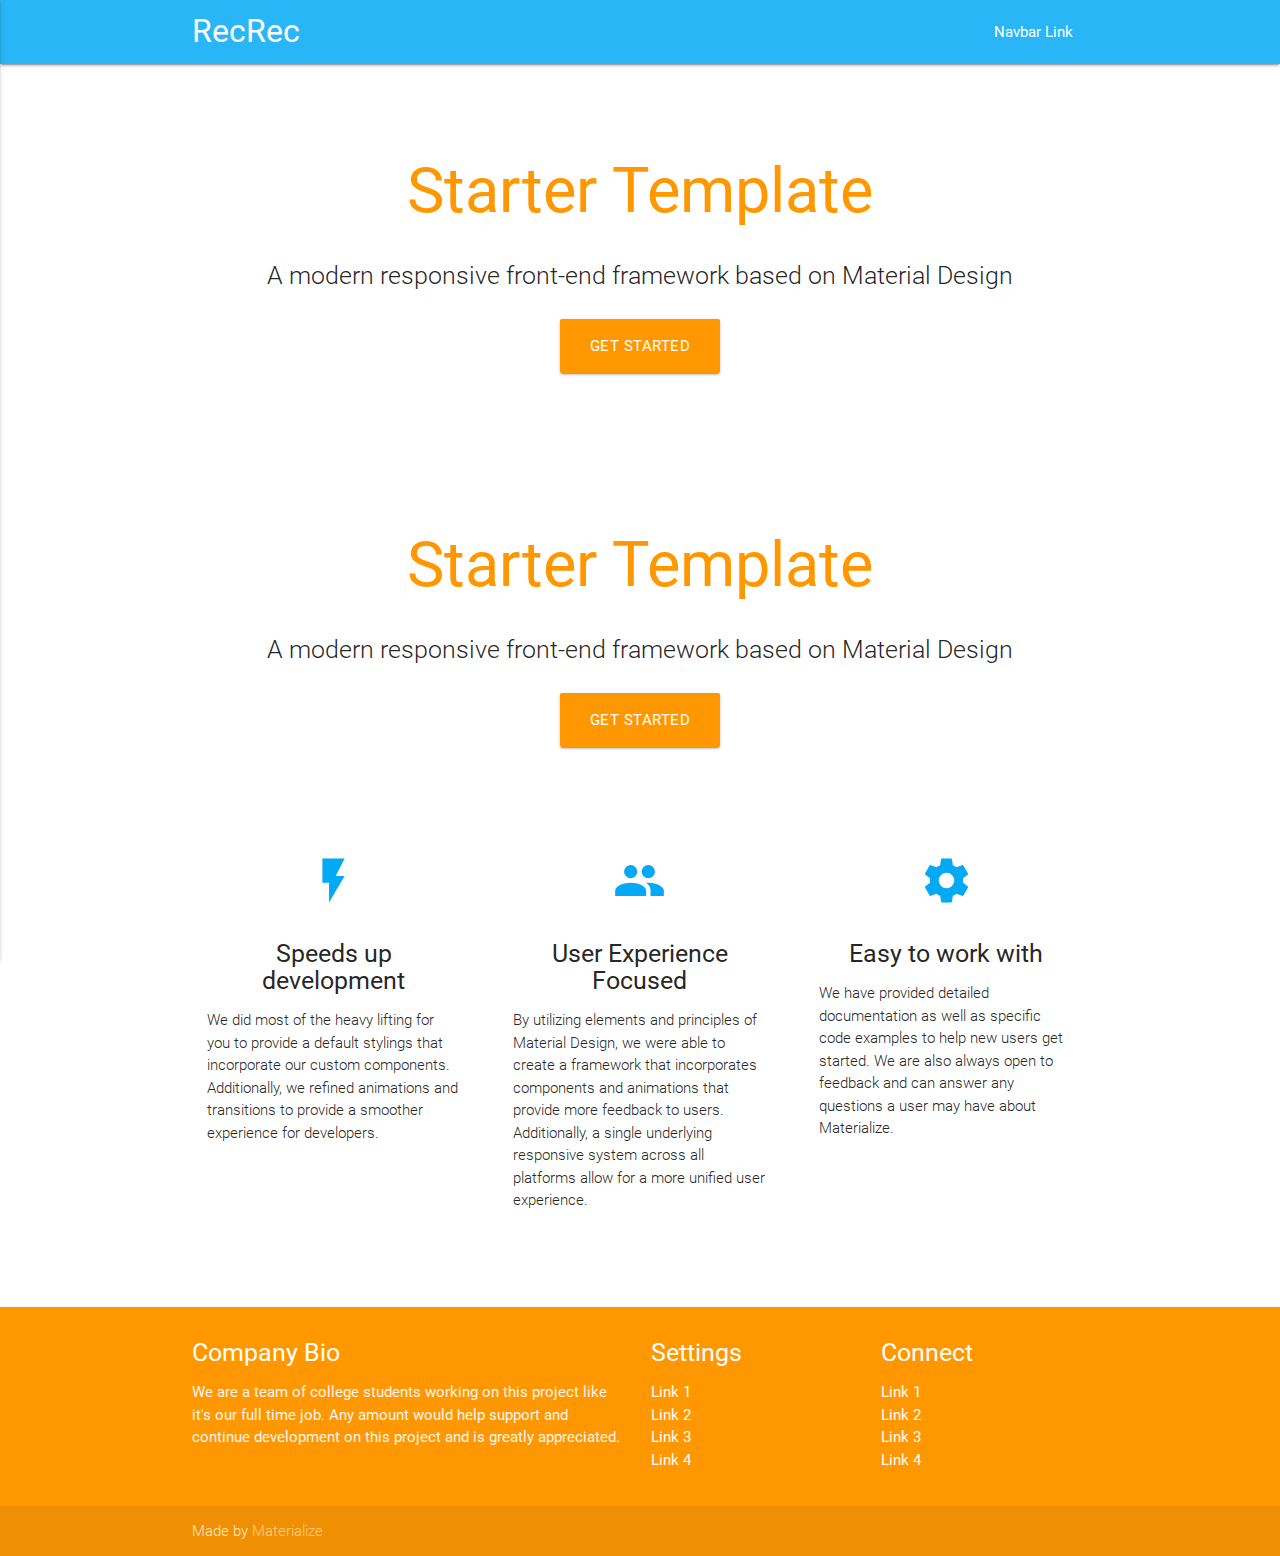
==== starter-template/index.html @ 9695defc "initial commit" ====
<!DOCTYPE html>
<html lang="en">
<head>
  <meta http-equiv="Content-Type" content="text/html; charset=UTF-8"/>
  <meta name="viewport" content="width=device-width, initial-scale=1, maximum-scale=1.0"/>
  <title>Starter Template - Materialize</title>

  <!-- CSS  -->
  <link href="https://fonts.googleapis.com/icon?family=Material+Icons" rel="stylesheet">
  <link href="css/materialize.css" type="text/css" rel="stylesheet" media="screen,projection"/>
  <link href="css/style.css" type="text/css" rel="stylesheet" media="screen,projection"/>
</head>
<body>
  <!-- This is the blue navbar -->
  <nav class="light-blue lighten-1" role="navigation">
    <div class="nav-wrapper container"><a id="logo-container" href="#" class="brand-logo">RecRec</a>
      <ul class="right hide-on-med-and-down">
        <li><a href="#">Navbar Link</a></li>
      </ul>

      <!-- Navbar Link -->
      <ul id="nav-mobile" class="side-nav">
        <li><a href="#">Navbar Link</a></li>
      </ul>
      <a href="#" data-activates="nav-mobile" class="button-collapse"><i class="material-icons">menu</i></a>
    </div>
  </nav>

  <!-- Input area  -->
  <div class="section no-pad-bot" id="index-banner">
    <div class="container">
      <br><br>
      <h1 class="header center orange-text">Starter Template</h1>
      <div class="row center">
        <h5 class="header col s12 light">A modern responsive front-end framework based on Material Design</h5>
      </div>
      <div class="row center">
        <a href="http://materializecss.com/getting-started.html" id="download-button" class="btn-large waves-effect waves-light orange">Get Started</a>
      </div>
      <br><br>

    </div>
  </div>

  <!-- Results Area -->
  <div class="section no-pad-bot" id="index-banner">
      <div class="container">
        <br><br>
        <h1 class="header center orange-text">Starter Template</h1>
        <div class="row center">
          <h5 class="header col s12 light">A modern responsive front-end framework based on Material Design</h5>
        </div>
        <div class="row center">
          <a href="http://materializecss.com/getting-started.html" id="download-button" class="btn-large waves-effect waves-light orange">Get Started</a>
        </div>
        <br><br>
  
      </div>
  </div>

  
  <div class="container">
    <div class="section">

      <!--   Icon Section   -->
      <div class="row">
        <!-- Activity 1 -->
        <div class="col s12 m4">
          <div class="icon-block">
            <h2 class="center light-blue-text"><i class="material-icons">flash_on</i></h2>
            <h5 class="center">Speeds up development</h5>

            <p class="light">We did most of the heavy lifting for you to provide a default stylings that incorporate our custom components. Additionally, we refined animations and transitions to provide a smoother experience for developers.</p>
          </div>
        </div>

        <!-- Activity 2 -->
        <div class="col s12 m4">
          <div class="icon-block">
            <h2 class="center light-blue-text"><i class="material-icons">group</i></h2>
            <h5 class="center">User Experience Focused</h5>

            <p class="light">By utilizing elements and principles of Material Design, we were able to create a framework that incorporates components and animations that provide more feedback to users. Additionally, a single underlying responsive system across all platforms allow for a more unified user experience.</p>
          </div>
        </div>

        <!-- Activity 3 -->
        <div class="col s12 m4">
          <div class="icon-block">
            <h2 class="center light-blue-text"><i class="material-icons">settings</i></h2>
            <h5 class="center">Easy to work with</h5>

            <p class="light">We have provided detailed documentation as well as specific code examples to help new users get started. We are also always open to feedback and can answer any questions a user may have about Materialize.</p>
          </div>
        </div>
      </div>

    </div>
    <br><br>
  </div>

  <!-- Footer -->
  <footer class="page-footer orange">
    <div class="container">
      <div class="row">
        <div class="col l6 s12">
          <h5 class="white-text">Company Bio</h5>
          <p class="grey-text text-lighten-4">We are a team of college students working on this project like it's our full time job. Any amount would help support and continue development on this project and is greatly appreciated.</p>


        </div>
        <div class="col l3 s12">
          <h5 class="white-text">Settings</h5>
          <ul>
            <li><a class="white-text" href="#!">Link 1</a></li>
            <li><a class="white-text" href="#!">Link 2</a></li>
            <li><a class="white-text" href="#!">Link 3</a></li>
            <li><a class="white-text" href="#!">Link 4</a></li>
          </ul>
        </div>
        <div class="col l3 s12">
          <h5 class="white-text">Connect</h5>
          <ul>
            <li><a class="white-text" href="#!">Link 1</a></li>
            <li><a class="white-text" href="#!">Link 2</a></li>
            <li><a class="white-text" href="#!">Link 3</a></li>
            <li><a class="white-text" href="#!">Link 4</a></li>
          </ul>
        </div>
      </div>
    </div>
    <div class="footer-copyright">
      <div class="container">
      Made by <a class="orange-text text-lighten-3" href="http://materializecss.com">Materialize</a>
      </div>
    </div>
  </footer>


  <!--  Scripts-->
  <script src="https://code.jquery.com/jquery-2.1.1.min.js"></script>
  <script src="js/materialize.js"></script>
  <script src="js/init.js"></script>

  </body>
</html>
---- starter-template/css/style.css ----
/* Custom Stylesheet */
/**
 * Use this file to override Materialize files so you can update
 * the core Materialize files in the future
 *
 * Made By MaterializeCSS.com
 */

.icon-block {
  padding: 0 15px;
}
.icon-block .material-icons {
	font-size: inherit;
}
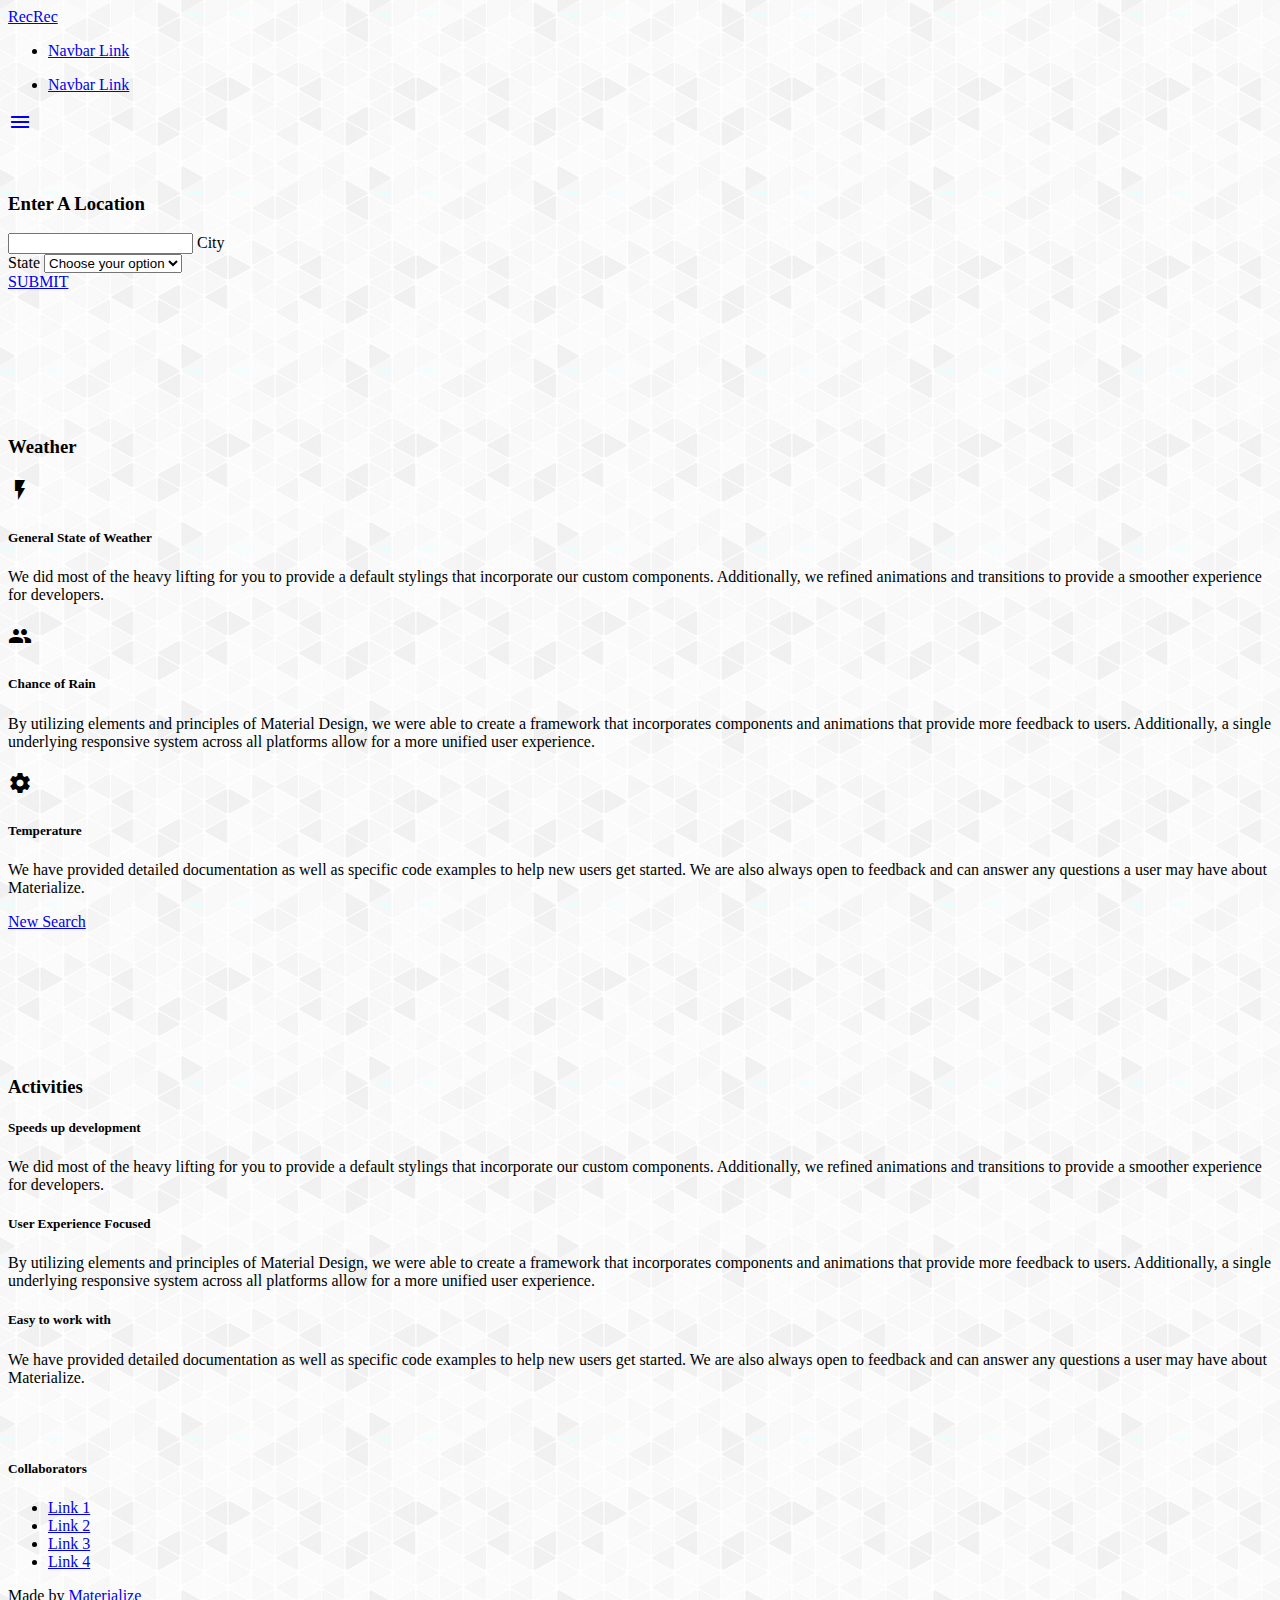
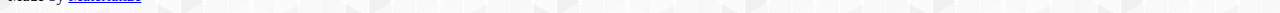
==== commit dc704e7f: "updated style and format" ====
--- a/starter-template/index.html
+++ b/starter-template/index.html
@@ -9,6 +9,7 @@
   <link href="https://fonts.googleapis.com/icon?family=Material+Icons" rel="stylesheet">
   <link href="css/materialize.css" type="text/css" rel="stylesheet" media="screen,projection"/>
   <link href="css/style.css" type="text/css" rel="stylesheet" media="screen,projection"/>
+  <link rel="stylesheet" href="css/mystyle.css">
 </head>
 <body>
   <!-- This is the blue navbar -->
@@ -27,39 +28,80 @@
   </nav>
 
   <!-- Input area  -->
-  <div class="section no-pad-bot" id="index-banner">
+  <div class="section no-pad-bot blue-grey" id="index-banner">
     <div class="container">
       <br><br>
-      <h1 class="header center orange-text">Starter Template</h1>
-      <div class="row center">
-        <h5 class="header col s12 light">A modern responsive front-end framework based on Material Design</h5>
+      <h3 class="header orange-text">Enter A Location</h3>
+      <div class="row">
+        <div class="input-field col s7">
+          <input id="city" type="text" class="validate">
+          <label for="city">City</label>
+        </div>
+        <label>State</label>
+        <select class="browser-default col s5 state">
+          <option value="" disabled selected>Choose your option</option>
+          
+        </select>
       </div>
       <div class="row center">
-        <a href="http://materializecss.com/getting-started.html" id="download-button" class="btn-large waves-effect waves-light orange">Get Started</a>
+        <a href="http://materializecss.com/getting-started.html" id="download-button" class="btn-large waves-effect waves-light orange submitButton">SUBMIT</a>
       </div>
       <br><br>
 
     </div>
   </div>
 
-  <!-- Results Area -->
-  <div class="section no-pad-bot" id="index-banner">
-      <div class="container">
+  <br><br><br>
+
+  <!-- Weather Results Area -->
+      <div class="container blue-grey">
         <br><br>
-        <h1 class="header center orange-text">Starter Template</h1>
-        <div class="row center">
-          <h5 class="header col s12 light">A modern responsive front-end framework based on Material Design</h5>
+        <h3 class="header orange-text">Weather</h3>
+        <div class="row">
+          <!-- General State of Weather -->
+          <div class="col s12 m4">
+            <div class="icon-block">
+              <h2 class="center light-blue-text"><i class="material-icons">flash_on</i></h2>
+              <h5 class="center">General State of Weather</h5>
+  
+              <p class="light">We did most of the heavy lifting for you to provide a default stylings that incorporate our custom components. Additionally, we refined animations and transitions to provide a smoother experience for developers.</p>
+            </div>
+          </div>
+  
+          <!-- CHance of Rain -->
+          <div class="col s12 m4">
+            <div class="icon-block">
+              <h2 class="center light-blue-text"><i class="material-icons">group</i></h2>
+              <h5 class="center">Chance of Rain</h5>
+  
+              <p class="light">By utilizing elements and principles of Material Design, we were able to create a framework that incorporates components and animations that provide more feedback to users. Additionally, a single underlying responsive system across all platforms allow for a more unified user experience.</p>
+            </div>
+          </div>
+  
+          <!-- Temperature -->
+          <div class="col s12 m4">
+            <div class="icon-block">
+              <h2 class="center light-blue-text"><i class="material-icons">settings</i></h2>
+              <h5 class="center">Temperature</h5>
+  
+              <p class="light">We have provided detailed documentation as well as specific code examples to help new users get started. We are also always open to feedback and can answer any questions a user may have about Materialize.</p>
+            </div>
+          </div>
         </div>
         <div class="row center">
-          <a href="http://materializecss.com/getting-started.html" id="download-button" class="btn-large waves-effect waves-light orange">Get Started</a>
+          <a href="http://materializecss.com/getting-started.html" id="download-button" class="btn-large waves-effect waves-light orange">New Search</a>
         </div>
         <br><br>
   
       </div>
-  </div>
+  
+      <br><br><br>
 
-  
-  <div class="container">
+
+  <!-- Activities output -->
+  <div class="container blue-grey">
+    <br><br>
+    <h3 class="header orange-text">Activities</h3>
     <div class="section">
 
       <!--   Icon Section   -->
@@ -67,7 +109,6 @@
         <!-- Activity 1 -->
         <div class="col s12 m4">
           <div class="icon-block">
-            <h2 class="center light-blue-text"><i class="material-icons">flash_on</i></h2>
             <h5 class="center">Speeds up development</h5>
 
             <p class="light">We did most of the heavy lifting for you to provide a default stylings that incorporate our custom components. Additionally, we refined animations and transitions to provide a smoother experience for developers.</p>
@@ -77,7 +118,6 @@
         <!-- Activity 2 -->
         <div class="col s12 m4">
           <div class="icon-block">
-            <h2 class="center light-blue-text"><i class="material-icons">group</i></h2>
             <h5 class="center">User Experience Focused</h5>
 
             <p class="light">By utilizing elements and principles of Material Design, we were able to create a framework that incorporates components and animations that provide more feedback to users. Additionally, a single underlying responsive system across all platforms allow for a more unified user experience.</p>
@@ -87,7 +127,6 @@
         <!-- Activity 3 -->
         <div class="col s12 m4">
           <div class="icon-block">
-            <h2 class="center light-blue-text"><i class="material-icons">settings</i></h2>
             <h5 class="center">Easy to work with</h5>
 
             <p class="light">We have provided detailed documentation as well as specific code examples to help new users get started. We are also always open to feedback and can answer any questions a user may have about Materialize.</p>
@@ -103,23 +142,8 @@
   <footer class="page-footer orange">
     <div class="container">
       <div class="row">
-        <div class="col l6 s12">
-          <h5 class="white-text">Company Bio</h5>
-          <p class="grey-text text-lighten-4">We are a team of college students working on this project like it's our full time job. Any amount would help support and continue development on this project and is greatly appreciated.</p>
-
-
-        </div>
         <div class="col l3 s12">
-          <h5 class="white-text">Settings</h5>
-          <ul>
-            <li><a class="white-text" href="#!">Link 1</a></li>
-            <li><a class="white-text" href="#!">Link 2</a></li>
-            <li><a class="white-text" href="#!">Link 3</a></li>
-            <li><a class="white-text" href="#!">Link 4</a></li>
-          </ul>
-        </div>
-        <div class="col l3 s12">
-          <h5 class="white-text">Connect</h5>
+          <h5 class="white-text">Collaborators</h5>
           <ul>
             <li><a class="white-text" href="#!">Link 1</a></li>
             <li><a class="white-text" href="#!">Link 2</a></li>
--- a/starter-template/css/mystyle.css
+++ b/starter-template/css/mystyle.css
@@ -0,0 +1,4 @@
+
+body {
+    background-image: url("../icons/gplaypattern.png");
+  }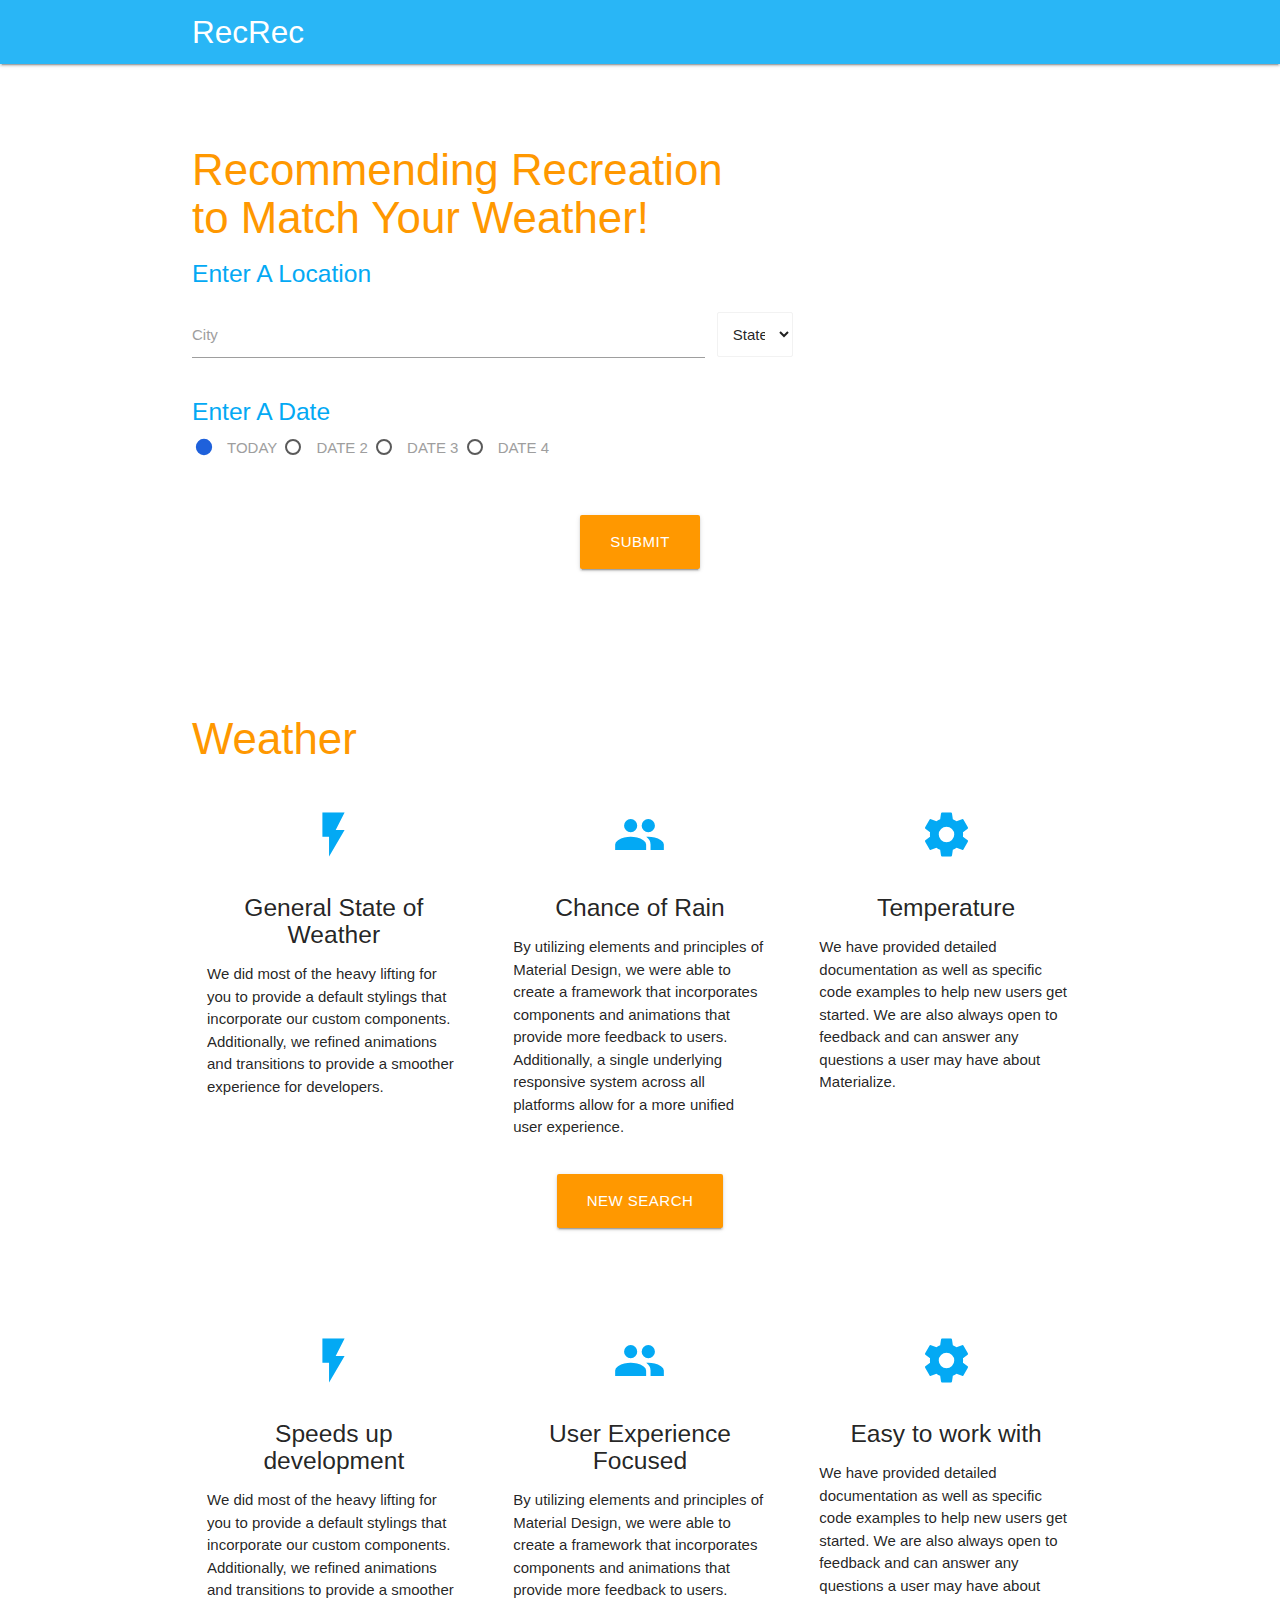
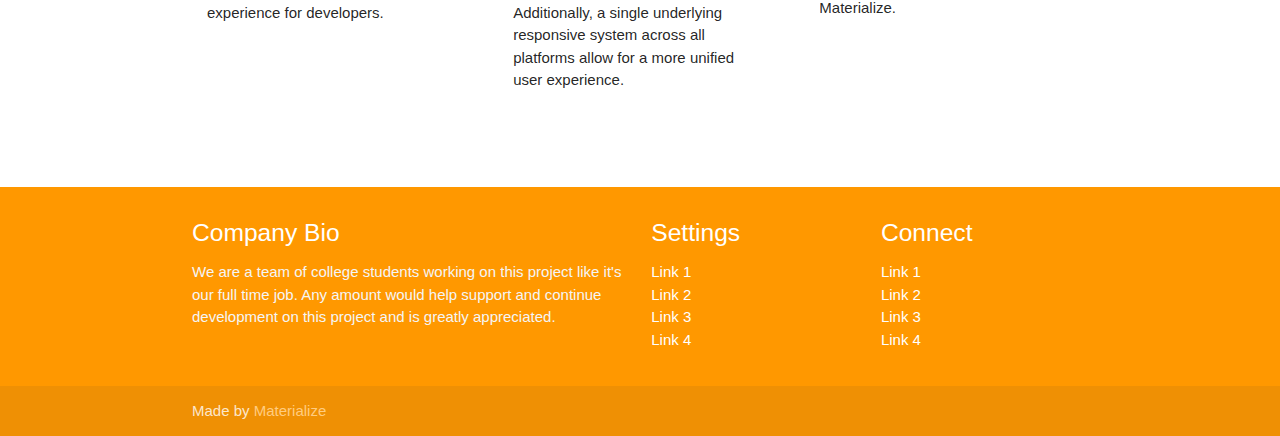
==== commit 0eb38cdb: "Input area uploaded" ====
--- a/starter-template/index.html
+++ b/starter-template/index.html
@@ -9,40 +9,55 @@
   <link href="https://fonts.googleapis.com/icon?family=Material+Icons" rel="stylesheet">
   <link href="css/materialize.css" type="text/css" rel="stylesheet" media="screen,projection"/>
   <link href="css/style.css" type="text/css" rel="stylesheet" media="screen,projection"/>
-  <link rel="stylesheet" href="css/mystyle.css">
 </head>
 <body>
   <!-- This is the blue navbar -->
   <nav class="light-blue lighten-1" role="navigation">
     <div class="nav-wrapper container"><a id="logo-container" href="#" class="brand-logo">RecRec</a>
-      <ul class="right hide-on-med-and-down">
-        <li><a href="#">Navbar Link</a></li>
-      </ul>
-
-      <!-- Navbar Link -->
-      <ul id="nav-mobile" class="side-nav">
-        <li><a href="#">Navbar Link</a></li>
-      </ul>
-      <a href="#" data-activates="nav-mobile" class="button-collapse"><i class="material-icons">menu</i></a>
-    </div>
   </nav>
 
   <!-- Input area  -->
-  <div class="section no-pad-bot blue-grey" id="index-banner">
+  <div class="section no-pad-bot" id="index-banner">
     <div class="container">
       <br><br>
-      <h3 class="header orange-text">Enter A Location</h3>
+      <h3 class="header orange-text">Recommending Recreation<br>
+        to Match Your Weather!</h3>
+      <h5 class="header light-blue-text">Enter A Location</h5>
+
+      <!-- City field -->
       <div class="row">
         <div class="input-field col s7">
           <input id="city" type="text" class="validate">
           <label for="city">City</label>
         </div>
-        <label>State</label>
-        <select class="browser-default col s5 state">
-          <option value="" disabled selected>Choose your option</option>
-          
+
+        <!-- State field -->
+        <select class="browser-default col s1 state">
+          <option value="" disabled selected>State</option>
+          <option value=""></option>
+
         </select>
       </div>
+
+      <h5 class="header light-blue-text">Enter A Date</h5>
+
+      <!-- Date Choices, Today plus 4 -->
+          <form action="#">  
+                <input name="group1" type="radio" id="today" checked="checked" />
+                <label for="today">TODAY</label>
+
+                <input name="group1" type="radio" id="date2" />
+                <label for="date2">DATE 2</label>
+            
+                <input name="group1" name="group1" type="radio" id="date3"  />
+                <label for="date3">DATE 3</label>
+
+                <input name="group1" type="radio" id="date4" />
+                <label for="date4">DATE 4</label>
+              </p>
+          </form>
+
+        <!-- Submit Button -->
       <div class="row center">
         <a href="http://materializecss.com/getting-started.html" id="download-button" class="btn-large waves-effect waves-light orange submitButton">SUBMIT</a>
       </div>
@@ -51,14 +66,13 @@
     </div>
   </div>
 
-  <br><br><br>
-
-  <!-- Weather Results Area -->
-      <div class="container blue-grey">
+  <!-- Results Area -->
+  <div class="section no-pad-bot" id="index-banner">
+      <div class="container">
         <br><br>
         <h3 class="header orange-text">Weather</h3>
         <div class="row">
-          <!-- General State of Weather -->
+          <!-- Activity 1 -->
           <div class="col s12 m4">
             <div class="icon-block">
               <h2 class="center light-blue-text"><i class="material-icons">flash_on</i></h2>
@@ -68,7 +82,7 @@
             </div>
           </div>
   
-          <!-- CHance of Rain -->
+          <!-- Activity 2 -->
           <div class="col s12 m4">
             <div class="icon-block">
               <h2 class="center light-blue-text"><i class="material-icons">group</i></h2>
@@ -78,7 +92,7 @@
             </div>
           </div>
   
-          <!-- Temperature -->
+          <!-- Activity 3 -->
           <div class="col s12 m4">
             <div class="icon-block">
               <h2 class="center light-blue-text"><i class="material-icons">settings</i></h2>
@@ -94,14 +108,10 @@
         <br><br>
   
       </div>
+  </div>
+
   
-      <br><br><br>
-
-
-  <!-- Activities output -->
-  <div class="container blue-grey">
-    <br><br>
-    <h3 class="header orange-text">Activities</h3>
+  <div class="container">
     <div class="section">
 
       <!--   Icon Section   -->
@@ -109,6 +119,7 @@
         <!-- Activity 1 -->
         <div class="col s12 m4">
           <div class="icon-block">
+            <h2 class="center light-blue-text"><i class="material-icons">flash_on</i></h2>
             <h5 class="center">Speeds up development</h5>
 
             <p class="light">We did most of the heavy lifting for you to provide a default stylings that incorporate our custom components. Additionally, we refined animations and transitions to provide a smoother experience for developers.</p>
@@ -118,6 +129,7 @@
         <!-- Activity 2 -->
         <div class="col s12 m4">
           <div class="icon-block">
+            <h2 class="center light-blue-text"><i class="material-icons">group</i></h2>
             <h5 class="center">User Experience Focused</h5>
 
             <p class="light">By utilizing elements and principles of Material Design, we were able to create a framework that incorporates components and animations that provide more feedback to users. Additionally, a single underlying responsive system across all platforms allow for a more unified user experience.</p>
@@ -127,6 +139,7 @@
         <!-- Activity 3 -->
         <div class="col s12 m4">
           <div class="icon-block">
+            <h2 class="center light-blue-text"><i class="material-icons">settings</i></h2>
             <h5 class="center">Easy to work with</h5>
 
             <p class="light">We have provided detailed documentation as well as specific code examples to help new users get started. We are also always open to feedback and can answer any questions a user may have about Materialize.</p>
@@ -142,8 +155,23 @@
   <footer class="page-footer orange">
     <div class="container">
       <div class="row">
+        <div class="col l6 s12">
+          <h5 class="white-text">Company Bio</h5>
+          <p class="grey-text text-lighten-4">We are a team of college students working on this project like it's our full time job. Any amount would help support and continue development on this project and is greatly appreciated.</p>
+
+
+        </div>
         <div class="col l3 s12">
-          <h5 class="white-text">Collaborators</h5>
+          <h5 class="white-text">Settings</h5>
+          <ul>
+            <li><a class="white-text" href="#!">Link 1</a></li>
+            <li><a class="white-text" href="#!">Link 2</a></li>
+            <li><a class="white-text" href="#!">Link 3</a></li>
+            <li><a class="white-text" href="#!">Link 4</a></li>
+          </ul>
+        </div>
+        <div class="col l3 s12">
+          <h5 class="white-text">Connect</h5>
           <ul>
             <li><a class="white-text" href="#!">Link 1</a></li>
             <li><a class="white-text" href="#!">Link 2</a></li>
@@ -165,6 +193,7 @@
   <script src="https://code.jquery.com/jquery-2.1.1.min.js"></script>
   <script src="js/materialize.js"></script>
   <script src="js/init.js"></script>
+  <script src="js/app.js"></script>
 
   </body>
 </html>
--- a/starter-template/css/style.css
+++ b/starter-template/css/style.css
@@ -0,0 +1,25 @@
+/* Custom Stylesheet */
+/**
+ * Use this file to override Materialize files so you can update
+ * the core Materialize files in the future
+ *
+ * Made By MaterializeCSS.com
+ */
+
+.icon-block {
+  padding: 0 15px;
+}
+
+.icon-block .material-icons {
+	font-size: inherit;
+}
+
+/* I would like to reduce the white space between the h3 tag Recommending Recreation and the nav bar.*/
+
+.submitButton{
+  margin-top: 40px;
+}
+
+.state{
+  margin: 15px 0px;
+}
